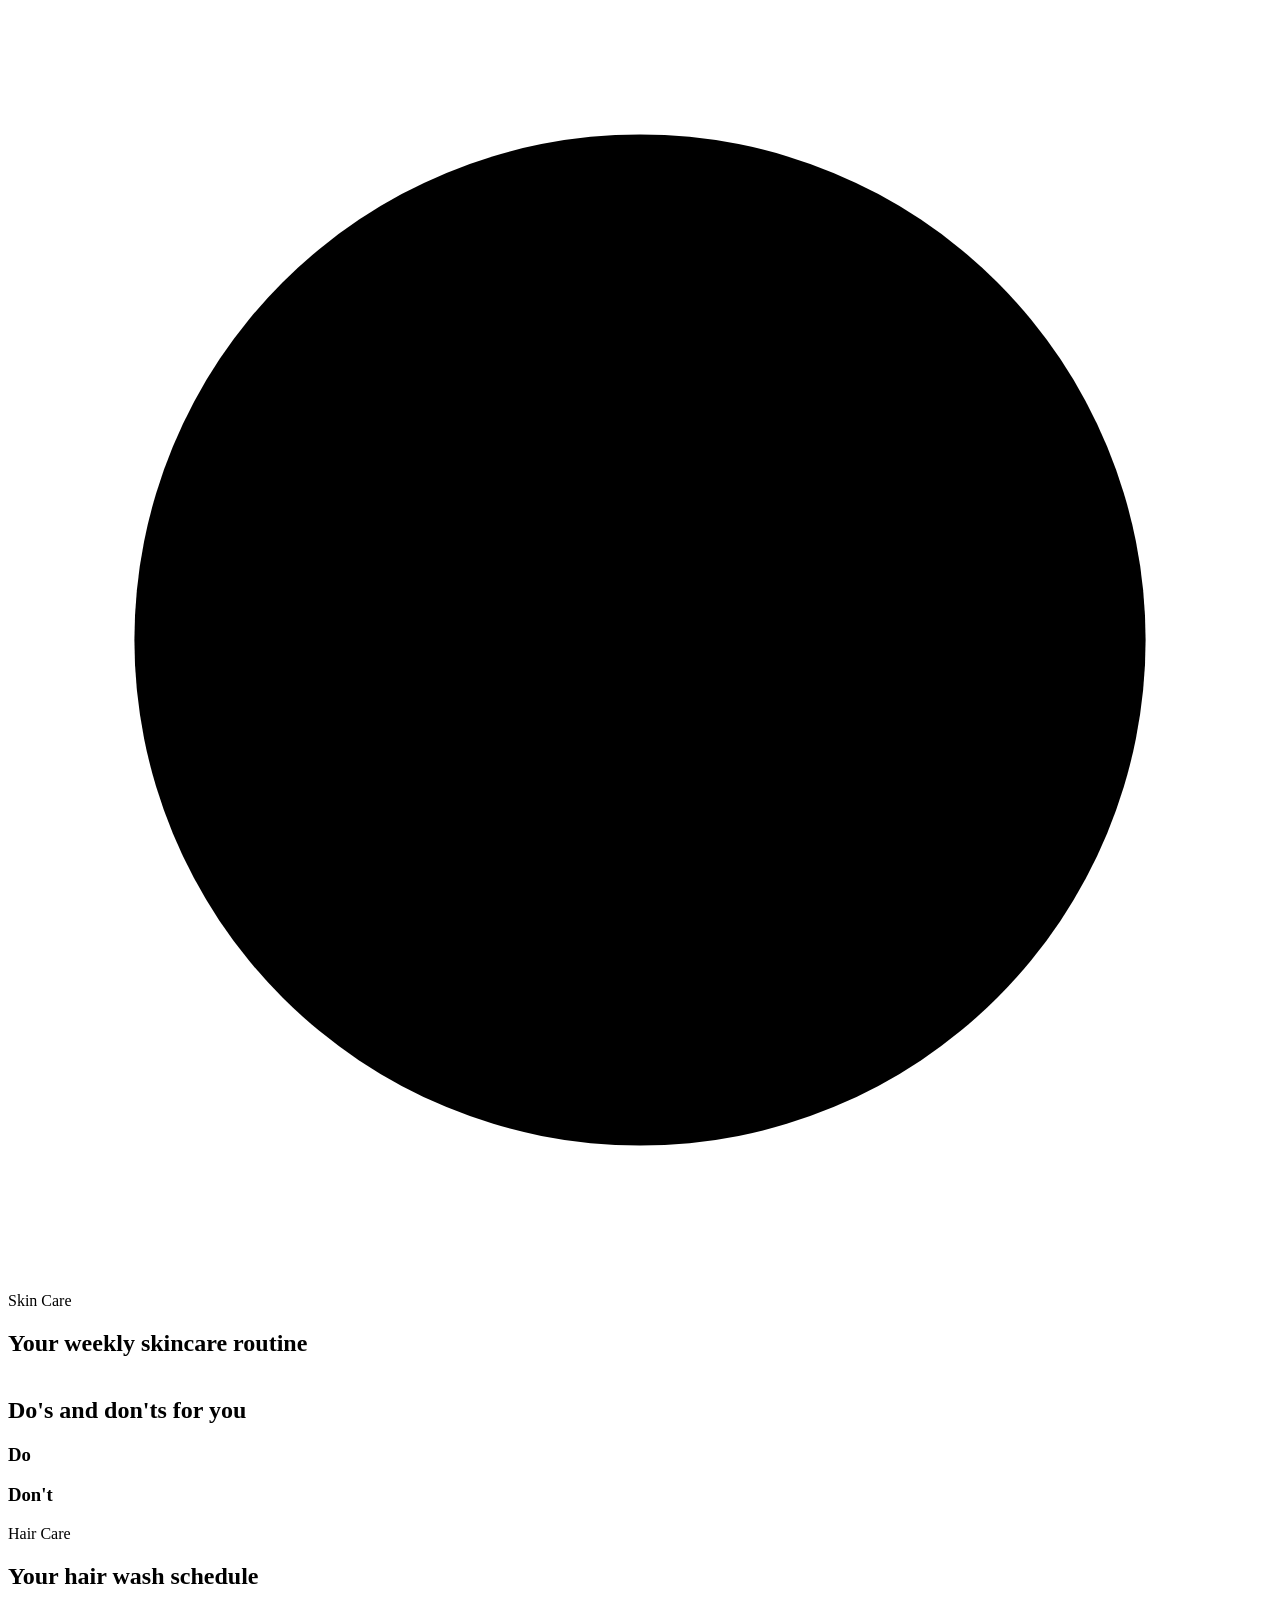
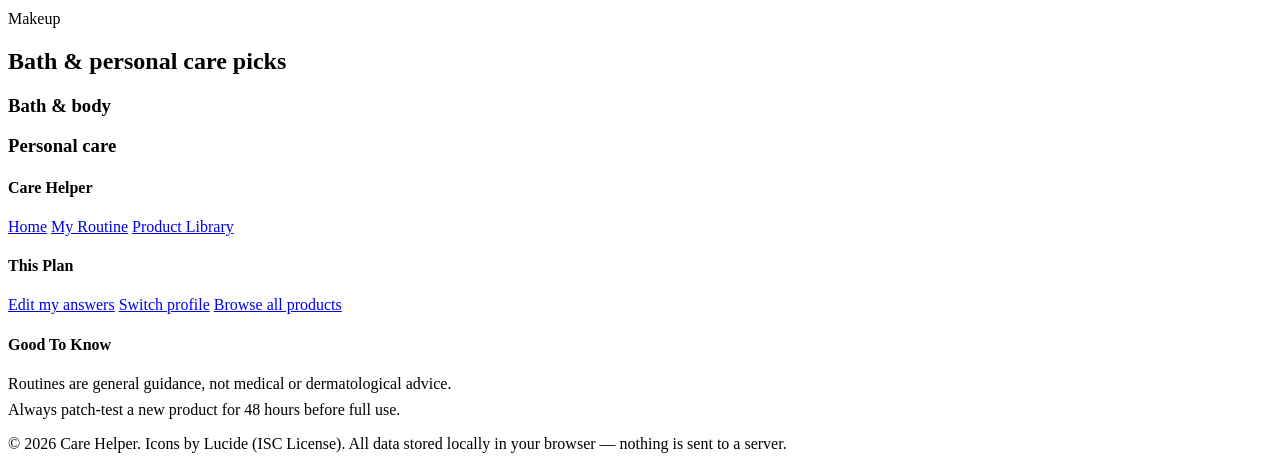
==== index.html @ 7937d4b0 "." ====
<!DOCTYPE html>
<html lang="en">
<head>
<meta charset="UTF-8">
<meta name="viewport" content="width=device-width, initial-scale=1.0">
<title>My Routine — Care Helper</title>
<meta name="description" content="Your personalized weekly skincare routine, hair wash schedule, makeup tutorial, and do/don't list, generated from your quiz answers.">
<link rel="stylesheet" href="css/style.css">
</head>
<body data-page="dashboard">

<div id="loading-screen">
  <svg class="loader-ring" viewBox="0 0 50 50"><circle cx="25" cy="25" r="20"></circle></svg>
</div>

<header class="top-nav">
  <div class="wrap flex items-center justify-between" style="width:100%;">
    <a href="index.html" class="brand"></a>
    <nav class="nav-links" id="nav-links"></nav>
  </div>
</header>

<main id="dashboard-root">

  <section class="section section--light">
    <div class="wrap">
      <div id="profile-summary"></div>
    </div>
  </section>

  <section class="section section--parchment hidden" id="routine-section">
    <div class="wrap">
      <p class="label-uppercase" style="color:var(--primary);">Skin Care</p>
      <h2 class="display-md mt-md mb-lg">Your weekly skincare routine</h2>
      <div class="card" style="overflow-x:auto; padding:0;">
        <table class="routine-table" id="routine-table"></table>
      </div>
      <p class="caption mt-md" id="treatment-note"></p>
    </div>
  </section>

  <section class="section section--light hidden" id="dodont-section">
    <div class="wrap">
      <h2 class="display-md mb-lg">Do's and don'ts for you</h2>
      <div class="grid grid-2">
        <div>
          <h3 class="title-md mb-md flex items-center gap-xs" style="color:var(--success);">Do</h3>
          <div id="do-list"></div>
        </div>
        <div>
          <h3 class="title-md mb-md flex items-center gap-xs" style="color:var(--error);">Don't</h3>
          <div id="dont-list"></div>
        </div>
      </div>
    </div>
  </section>

  <section class="section section--dark hidden" id="hair-section">
    <div class="wrap">
      <p class="label-uppercase" style="color:var(--primary);">Hair Care</p>
      <h2 class="display-md mt-md mb-lg">Your hair wash schedule</h2>
      <div id="hair-content"></div>
    </div>
  </section>

  <section class="section section--parchment hidden" id="makeup-section">
    <div class="wrap">
      <p class="label-uppercase" style="color:var(--primary);">Makeup</p>
      <div id="makeup-content"></div>
    </div>
  </section>

  <section class="section section--light hidden" id="bath-section">
    <div class="wrap">
      <h2 class="display-md mb-lg">Bath & personal care picks</h2>
      <div class="grid grid-2">
        <div>
          <h3 class="title-md mb-md">Bath & body</h3>
          <div class="grid grid-2" id="bath-grid"></div>
        </div>
        <div>
          <h3 class="title-md mb-md">Personal care</h3>
          <div class="grid grid-2" id="personal-care-grid"></div>
        </div>
      </div>
    </div>
  </section>

</main>

<footer class="footer">
  <div class="wrap">
    <div class="footer-cols">
      <div class="footer-col">
        <h4>Care Helper</h4>
        <a href="index.html">Home</a>
        <a href="dashboard.html">My Routine</a>
        <a href="products.html">Product Library</a>
      </div>
      <div class="footer-col">
        <h4>This Plan</h4>
        <a href="index.html?edit=true">Edit my answers</a>
        <a href="index.html">Switch profile</a>
        <a href="products.html">Browse all products</a>
      </div>
      <div class="footer-col">
        <h4>Good To Know</h4>
        <span class="fine-print" style="display:block;margin-bottom:8px;">Routines are general guidance, not medical or dermatological advice.</span>
        <span class="fine-print" style="display:block;">Always patch-test a new product for 48 hours before full use.</span>
      </div>
    </div>
    <div class="footer-bottom">
      <p class="fine-print">© 2026 Care Helper. Icons by Lucide (ISC License). All data stored locally in your browser — nothing is sent to a server.</p>
    </div>
  </div>
</footer>

<script src="data/db-skin-types.js"></script>
<script src="data/db-skin-issues.js"></script>
<script src="data/db-unsuitable-items.js"></script>
<script src="data/db-skin-products.js"></script>
<script src="data/db-hair-types.js"></script>
<script src="data/db-hair-products.js"></script>
<script src="data/db-bath-products.js"></script>
<script src="data/db-personal-care.js"></script>
<script src="data/db-makeup-products.js"></script>
<script src="data/db-makeup-tutorials.js"></script>
<script src="data/db-preferences.js"></script>
<script src="js/icons.js"></script>
<script src="js/store.js"></script>
<script src="js/theme.js"></script>
<script src="js/routine-engine.js"></script>
<script src="js/nav.js"></script>
<script src="js/dashboard.js"></script>
</body>
</html>
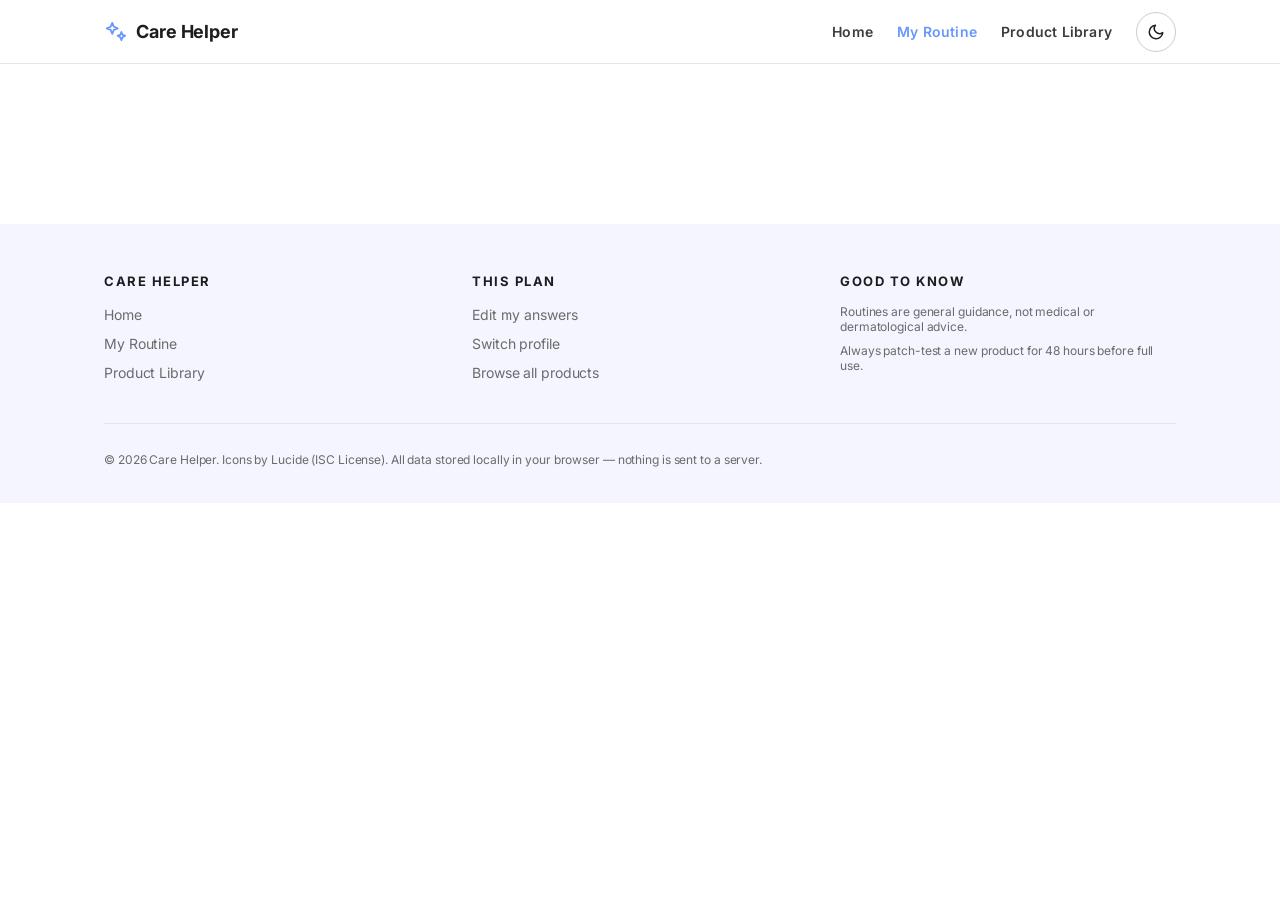
==== commit 245ba4f2: "Update index.html" ====
--- a/index.html
+++ b/index.html
@@ -5,7 +5,7 @@
 <meta name="viewport" content="width=device-width, initial-scale=1.0">
 <title>My Routine — Care Helper</title>
 <meta name="description" content="Your personalized weekly skincare routine, hair wash schedule, makeup tutorial, and do/don't list, generated from your quiz answers.">
-<link rel="stylesheet" href="css/style.css">
+<link rel="stylesheet" href="style.css">
 </head>
 <body data-page="dashboard">
 
@@ -115,22 +115,22 @@
   </div>
 </footer>
 
-<script src="data/db-skin-types.js"></script>
-<script src="data/db-skin-issues.js"></script>
-<script src="data/db-unsuitable-items.js"></script>
-<script src="data/db-skin-products.js"></script>
-<script src="data/db-hair-types.js"></script>
-<script src="data/db-hair-products.js"></script>
-<script src="data/db-bath-products.js"></script>
-<script src="data/db-personal-care.js"></script>
-<script src="data/db-makeup-products.js"></script>
-<script src="data/db-makeup-tutorials.js"></script>
-<script src="data/db-preferences.js"></script>
-<script src="js/icons.js"></script>
-<script src="js/store.js"></script>
-<script src="js/theme.js"></script>
-<script src="js/routine-engine.js"></script>
-<script src="js/nav.js"></script>
-<script src="js/dashboard.js"></script>
+<script src="db-skin-types.js"></script>
+<script src="db-skin-issues.js"></script>
+<script src="db-unsuitable-items.js"></script>
+<script src="db-skin-products.js"></script>
+<script src="db-hair-types.js"></script>
+<script src="db-hair-products.js"></script>
+<script src="db-bath-products.js"></script>
+<script src="db-personal-care.js"></script>
+<script src="db-makeup-products.js"></script>
+<script src="db-makeup-tutorials.js"></script>
+<script src="db-preferences.js"></script>
+<script src="icons.js"></script>
+<script src="store.js"></script>
+<script src="theme.js"></script>
+<script src="routine-engine.js"></script>
+<script src="nav.js"></script>
+<script src="dashboard.js"></script>
 </body>
 </html>
--- a/style.css
+++ b/style.css
@@ -0,0 +1,434 @@
+/* =========================================================
+   Care Helper — Thunder Option B (Light Blue + White)
+   Icons: Lucide (ISC License) — inline SVG only, no emoji
+   ========================================================= */
+
+@import url('https://fonts.googleapis.com/css2?family=Inter:wght@300;400;600;700&display=swap');
+
+:root {
+  --primary: #6699FB;
+  --primary-active: #4d7fe0;
+  --primary-focus: #8fb4fc;
+  --primary-disabled: #D6D6D6;
+  --primary-tint-light: #B7D8FB;
+  --primary-tint-mid: #AECBF0;
+
+  --ink: #1d1d1f;
+  --body: #3c3c3c;
+  --body-strong: #1a1a1a;
+  --muted: #6b6b6b;
+  --muted-soft: #9a9a9a;
+  --hairline: #e6e6e6;
+  --hairline-strong: #cccccc;
+
+  --canvas: #ffffff;
+  --canvas-parchment: #F5F5FF;
+  --surface-soft: #f7f7f7;
+  --surface-card: #fafafa;
+  --surface-pearl: #fafafc;
+  --surface-strong: #ebebeb;
+  --surface-dark: #1a2129;
+  --surface-tile-1: #272729;
+  --surface-tile-2: #2a2a2c;
+
+  --on-primary: #ffffff;
+  --on-dark: #ffffff;
+  --on-dark-soft: #bbbbbb;
+
+  --success: #22c55e;
+  --warning: #f59e0b;
+  --error: #dc2626;
+
+  --r-sm: 8px;
+  --r-md: 11px;
+  --r-lg: 18px;
+  --r-pill: 9999px;
+  --r-full: 9999px;
+
+  --sp-xxs: 4px;
+  --sp-xs: 8px;
+  --sp-sm: 12px;
+  --sp-md: 16px;
+  --sp-lg: 24px;
+  --sp-xl: 32px;
+  --sp-xxl: 48px;
+  --sp-section: 80px;
+
+  --product-shadow: rgba(0,0,0,0.22) 3px 5px 30px;
+}
+
+[data-theme="dark"] {
+  --primary: #89B4FF;
+  --primary-active: #6f9bf0;
+  --primary-focus: #a6c6ff;
+  --ink: #f5f5f7;
+  --body: #d1d1d6;
+  --body-strong: #ffffff;
+  --muted: #8e8e93;
+  --muted-soft: #636366;
+  --hairline: #2c2c2e;
+  --hairline-strong: #3a3a3c;
+  --canvas: #0e0e10;
+  --canvas-parchment: #161618;
+  --surface-soft: #1a1a1c;
+  --surface-card: #1c1c1e;
+  --surface-pearl: #1e1e20;
+  --surface-strong: #2c2c2e;
+  --surface-dark: #000000;
+  --surface-tile-1: #111113;
+  --surface-tile-2: #131315;
+  --on-dark: #ffffff;
+  --on-dark-soft: #ebebf5;
+}
+
+*, *::before, *::after { box-sizing: border-box; }
+html, body { margin: 0; padding: 0; }
+body {
+  font-family: Inter, system-ui, -apple-system, sans-serif;
+  background: var(--canvas);
+  color: var(--body);
+  font-size: 17px;
+  line-height: 1.5;
+  letter-spacing: -0.1px;
+  -webkit-font-smoothing: antialiased;
+  transition: background .25s ease, color .25s ease;
+}
+a { color: inherit; text-decoration: none; }
+img, svg { display: block; max-width: 100%; }
+button { font-family: inherit; cursor: pointer; }
+
+/* ---- Typography ---- */
+.hero-display { font-size: 56px; font-weight: 700; line-height: 1.07; letter-spacing: -0.28px; color: var(--body-strong); margin: 0; }
+.display-lg   { font-size: 40px; font-weight: 700; line-height: 1.1;  color: var(--body-strong); margin: 0; }
+.display-md   { font-size: 32px; font-weight: 700; line-height: 1.15; color: var(--body-strong); margin: 0; }
+.display-sm   { font-size: 24px; font-weight: 700; line-height: 1.25; color: var(--body-strong); margin: 0; }
+.lead         { font-size: 22px; font-weight: 400; line-height: 1.4;  color: var(--body); margin: 0; }
+.title-md     { font-size: 18px; font-weight: 700; line-height: 1.4;  color: var(--body-strong); margin: 0; }
+.body-md      { font-size: 17px; font-weight: 400; line-height: 1.5;  letter-spacing: -0.1px; }
+.body-light   { font-size: 16px; font-weight: 300; line-height: 1.55; color: var(--body); }
+.caption      { font-size: 14px; font-weight: 400; line-height: 1.43; letter-spacing: -0.1px; color: var(--muted); }
+.label-uppercase { font-size: 13px; font-weight: 700; line-height: 1.3; letter-spacing: 1.5px; text-transform: uppercase; color: var(--muted); }
+.fine-print   { font-size: 12px; font-weight: 400; line-height: 1.3; letter-spacing: -0.1px; color: var(--muted); }
+strong { font-weight: 600; }
+
+@media (max-width: 640px) { .hero-display { font-size: 34px; } }
+@media (max-width: 419px) { .hero-display { font-size: 28px; } }
+
+/* ---- Layout ---- */
+.wrap { max-width: 1120px; margin: 0 auto; padding: 0 var(--sp-lg); }
+.section { padding: var(--sp-section) 0; }
+.section--light    { background: var(--canvas); }
+.section--parchment{ background: var(--canvas-parchment); }
+.section--dark     { background: var(--surface-dark); color: var(--on-dark); }
+.section--dark .display-sm,
+.section--dark .display-md,
+.section--dark .display-lg,
+.section--dark .title-md { color: var(--on-dark); }
+.section--dark .body-light,
+.section--dark .body-md,
+.section--dark .caption { color: var(--on-dark-soft); }
+.section--dark .label-uppercase { color: rgba(255,255,255,0.5); }
+
+.grid   { display: grid; gap: var(--sp-lg); }
+.grid-2 { grid-template-columns: repeat(2, 1fr); }
+.grid-3 { grid-template-columns: repeat(3, 1fr); }
+.grid-4 { grid-template-columns: repeat(4, 1fr); }
+@media (max-width: 900px) { .grid-3, .grid-4 { grid-template-columns: repeat(2, 1fr); } }
+@media (max-width: 640px) { .grid-2, .grid-3, .grid-4 { grid-template-columns: 1fr; } }
+
+/* ---- Icons ---- */
+.icon    { width: 22px; height: 22px; stroke: currentColor; flex-shrink: 0; fill: none; stroke-width: 2; stroke-linecap: round; stroke-linejoin: round; }
+.icon-lg { width: 32px; height: 32px; }
+.icon-xl { width: 48px; height: 48px; }
+
+/* ---- Product Image Cards ---- */
+.product-img-wrap {
+  width: 100%;
+  aspect-ratio: 1;
+  background: var(--canvas-parchment);
+  border-radius: var(--r-md);
+  display: flex;
+  align-items: center;
+  justify-content: center;
+  overflow: hidden;
+  margin-bottom: var(--sp-sm);
+}
+.product-img-wrap svg {
+  width: 60%;
+  height: 60%;
+  color: var(--primary);
+  opacity: 0.85;
+}
+.product-img-wrap img {
+  width: 100%;
+  height: 100%;
+  object-fit: cover;
+  border-radius: var(--r-md);
+}
+
+/* ---- Buttons ---- */
+.btn {
+  display: inline-flex; align-items: center; justify-content: center; gap: 8px;
+  height: 48px; padding: 14px 28px; border-radius: var(--r-pill);
+  font-size: 15px; font-weight: 600; line-height: 1; border: none;
+  transition: transform .12s ease, background .15s ease;
+  white-space: nowrap;
+}
+.btn:active { transform: scale(0.95); }
+.btn-primary   { background: var(--primary); color: var(--on-primary); }
+.btn-primary:hover { background: var(--primary-active); }
+.btn-secondary { background: var(--canvas); color: var(--ink); border: 1px solid var(--hairline-strong); }
+[data-theme="dark"] .btn-secondary { background: var(--surface-card); border-color: var(--hairline-strong); }
+.btn-secondary-on-dark { background: transparent; color: var(--on-dark); border: 1px solid var(--on-dark); }
+.btn-block { width: 100%; }
+.btn-sm { height: 38px; padding: 8px 18px; font-size: 14px; }
+.btn[disabled] { background: var(--primary-disabled); color: var(--muted); cursor: not-allowed; pointer-events: none; }
+
+/* ---- Chips ---- */
+.chip {
+  display: inline-flex; align-items: center; gap: 8px;
+  padding: 12px 20px; border-radius: var(--r-pill);
+  border: 1px solid var(--hairline-strong); background: var(--canvas);
+  color: var(--ink); font-size: 15px; font-weight: 600;
+  transition: all .15s ease;
+}
+.chip:hover  { border-color: var(--primary); color: var(--primary); }
+.chip.is-selected { background: var(--primary); border-color: var(--primary); color: var(--on-primary); }
+.chip-group  { display: flex; flex-wrap: wrap; gap: var(--sp-sm); }
+[data-theme="dark"] .chip { background: var(--surface-card); color: var(--ink); }
+
+/* ---- Inputs ---- */
+.field { display: flex; flex-direction: column; gap: 6px; margin-bottom: var(--sp-md); }
+.field label { font-size: 14px; font-weight: 600; color: var(--ink); }
+.field input, .field select, .field textarea {
+  height: 48px; padding: 0 16px; border-radius: var(--r-sm);
+  border: 1px solid var(--hairline-strong); background: var(--canvas);
+  color: var(--ink); font-size: 16px; font-family: inherit;
+  transition: border-color .15s, box-shadow .15s;
+}
+.field textarea { height: auto; padding: 12px 16px; min-height: 90px; }
+.field input:focus, .field select:focus, .field textarea:focus {
+  outline: none; border-color: var(--primary); box-shadow: 0 0 0 3px var(--primary-tint-light);
+}
+[data-theme="dark"] .field input,
+[data-theme="dark"] .field select,
+[data-theme="dark"] .field textarea { background: var(--surface-card); color: var(--ink); border-color: var(--hairline-strong); }
+
+/* ---- Cards ---- */
+.card {
+  background: var(--surface-card); border: 1px solid var(--hairline);
+  border-radius: var(--r-lg); padding: var(--sp-lg);
+}
+.card-product {
+  background: var(--surface-card); border: 1px solid var(--hairline);
+  border-radius: var(--r-lg); padding: var(--sp-md);
+  transition: border-color .15s, transform .15s;
+}
+.card-product:hover { border-color: var(--primary-tint-mid); transform: translateY(-2px); }
+
+/* ---- Nav ---- */
+.top-nav {
+  position: sticky; top: 0; z-index: 50; height: 64px;
+  display: flex; align-items: center;
+  background: var(--canvas); border-bottom: 1px solid var(--hairline);
+  transition: background .25s;
+}
+.top-nav.scrolled { backdrop-filter: blur(20px) saturate(180%); background: color-mix(in srgb, var(--canvas) 80%, transparent); }
+.brand { display: flex; align-items: center; gap: 10px; font-weight: 700; font-size: 18px; color: var(--ink); }
+.brand .icon { color: var(--primary); }
+.nav-links { display: flex; gap: var(--sp-lg); align-items: center; }
+.nav-link { font-size: 14px; font-weight: 600; letter-spacing: 0.2px; color: var(--body); transition: color .15s; }
+.nav-link:hover { color: var(--primary); }
+.nav-link.active { color: var(--primary); }
+.theme-toggle {
+  width: 40px; height: 40px; border-radius: var(--r-full);
+  border: 1px solid var(--hairline-strong); background: var(--canvas);
+  display: flex; align-items: center; justify-content: center; color: var(--ink);
+  transition: background .15s, color .15s;
+}
+.theme-toggle .icon { width: 18px; height: 18px; }
+@media (max-width: 419px) { .nav-links { display: none; } }
+
+/* ---- Footer ---- */
+.footer { background: var(--canvas-parchment); padding: var(--sp-xxl) 0 var(--sp-lg); color: var(--muted); }
+.footer-cols { display: grid; grid-template-columns: repeat(3, 1fr); gap: var(--sp-xl); margin-bottom: var(--sp-xl); }
+.footer-col h4 { font-size: 13px; font-weight: 700; letter-spacing: 1.5px; text-transform: uppercase; color: var(--ink); margin: 0 0 var(--sp-sm); }
+.footer-col a { display: block; font-size: 14px; color: var(--muted); margin-bottom: 8px; transition: color .15s; }
+.footer-col a:hover { color: var(--primary); }
+.footer-bottom { border-top: 1px solid var(--hairline); padding-top: var(--sp-md); }
+@media (max-width: 640px) { .footer-cols { grid-template-columns: 1fr; } }
+
+/* ---- Loading Screen ---- */
+#loading-screen {
+  position: fixed; inset: 0; z-index: 9999;
+  background: var(--canvas);
+  display: flex; align-items: center; justify-content: center;
+  transition: opacity .4s ease;
+}
+#loading-screen.hide { opacity: 0; pointer-events: none; }
+.loader-ring { width: 64px; height: 64px; }
+.loader-ring circle {
+  fill: none; stroke: var(--primary); stroke-width: 5; stroke-linecap: round;
+  stroke-dasharray: 150; stroke-dashoffset: 0;
+  transform-origin: center;
+  animation: spin 1.1s linear infinite, dash 1.6s ease-in-out infinite;
+}
+@keyframes spin { to { transform: rotate(360deg); } }
+@keyframes dash {
+  0%   { stroke-dasharray: 1, 180; }
+  50%  { stroke-dasharray: 120, 180; }
+  100% { stroke-dasharray: 1, 180; }
+}
+
+/* ---- Tags / Badges ---- */
+.tag { display: inline-flex; align-items: center; gap: 4px; font-size: 12px; font-weight: 600; padding: 4px 10px; border-radius: var(--r-pill); background: var(--primary-tint-light); color: var(--primary-active); }
+[data-theme="dark"] .tag { background: rgba(137,180,255,0.18); color: var(--primary); }
+.tag-warn  { background: rgba(245,158,11,0.15); color: #b45309; }
+.tag-avoid { background: rgba(220,38,38,0.12); color: var(--error); }
+.tag-good  { background: rgba(34,197,94,0.12); color: #15803d; }
+
+/* ---- Progress dots (quiz) ---- */
+.progress-dots { display: flex; gap: 6px; justify-content: center; margin-bottom: var(--sp-lg); }
+.progress-dots span { width: 8px; height: 8px; border-radius: 50%; background: var(--hairline-strong); transition: all .2s ease; }
+.progress-dots span.is-active { background: var(--primary); width: 22px; border-radius: var(--r-pill); }
+
+/* ---- Routine table ---- */
+.routine-table { width: 100%; border-collapse: collapse; }
+.routine-table th {
+  text-align: left; font-size: 13px; font-weight: 700;
+  letter-spacing: 1px; text-transform: uppercase; color: var(--muted);
+  padding: var(--sp-sm); border-bottom: 1px solid var(--hairline);
+}
+.routine-table td {
+  padding: var(--sp-sm); border-bottom: 1px solid var(--hairline);
+  vertical-align: top; font-size: 15px;
+}
+.routine-table tr:last-child td { border-bottom: none; }
+.routine-table tr:hover td { background: var(--surface-soft); }
+.routine-step { display: flex; align-items: flex-start; gap: 8px; margin-bottom: 6px; }
+.routine-step .icon { width: 16px; height: 16px; color: var(--primary); margin-top: 2px; flex-shrink: 0; }
+.routine-step.is-active .icon { color: var(--warning); }
+.routine-step.is-active span { font-weight: 600; }
+
+/* ---- Hair wash schedule ---- */
+.wash-grid { display: grid; grid-template-columns: repeat(7, 1fr); gap: var(--sp-xs); margin: var(--sp-lg) 0; }
+.wash-day {
+  display: flex; flex-direction: column; align-items: center; gap: 6px;
+  padding: var(--sp-sm); border-radius: var(--r-md);
+  background: var(--surface-tile-1); color: var(--on-dark-soft); font-size: 13px; font-weight: 600;
+}
+.wash-day.is-wash { background: var(--primary); color: var(--on-primary); }
+.wash-day .icon { width: 20px; height: 20px; }
+@media (max-width: 640px) { .wash-grid { grid-template-columns: repeat(4, 1fr); } }
+
+/* ---- Makeup steps ---- */
+.makeup-steps { display: flex; flex-direction: column; gap: 0; }
+.makeup-step {
+  display: flex; align-items: flex-start; gap: var(--sp-md);
+  padding: var(--sp-md) 0; border-bottom: 1px solid var(--hairline);
+}
+.makeup-step:last-child { border-bottom: none; }
+.step-num {
+  width: 32px; height: 32px; border-radius: var(--r-full);
+  background: var(--primary-tint-light); color: var(--primary-active);
+  display: flex; align-items: center; justify-content: center;
+  font-size: 14px; font-weight: 700; flex-shrink: 0;
+}
+.step-content { flex: 1; min-width: 0; }
+.step-product { margin-top: var(--sp-xs); }
+
+/* ---- Do/Don't items ---- */
+.do-item, .dont-item {
+  display: flex; align-items: flex-start; gap: 10px;
+  padding: var(--sp-sm) 0; border-bottom: 1px solid var(--hairline); font-size: 15px;
+}
+.do-item:last-child, .dont-item:last-child { border-bottom: none; }
+.do-item .icon   { color: var(--success); flex-shrink: 0; margin-top: 2px; }
+.dont-item .icon { color: var(--error);   flex-shrink: 0; margin-top: 2px; }
+
+/* ---- Profile summary card ---- */
+.profile-card {
+  background: linear-gradient(135deg, var(--primary) 0%, var(--primary-active) 100%);
+  border-radius: var(--r-lg); padding: var(--sp-xl);
+  color: var(--on-primary); position: relative; overflow: hidden;
+}
+.profile-card::after {
+  content: ""; position: absolute; right: -40px; top: -40px;
+  width: 220px; height: 220px; border-radius: 50%;
+  background: rgba(255,255,255,0.08);
+}
+.profile-tags { display: flex; flex-wrap: wrap; gap: var(--sp-xs); margin-top: var(--sp-md); }
+.profile-tag {
+  padding: 6px 14px; border-radius: var(--r-pill);
+  background: rgba(255,255,255,0.2); font-size: 13px; font-weight: 600; color: white;
+}
+
+/* ---- Hero section ---- */
+.hero-section {
+  background: var(--surface-dark); color: var(--on-dark);
+  padding: var(--sp-section) 0; position: relative; overflow: hidden;
+}
+.hero-section::before {
+  content: ""; position: absolute; left: -10%; top: -20%;
+  width: 600px; height: 600px; border-radius: 50%;
+  background: radial-gradient(circle, rgba(102,153,251,0.15) 0%, transparent 70%);
+  pointer-events: none;
+}
+.hero-section .display-lg, .hero-section .hero-display { color: var(--on-dark); }
+.hero-section .body-light { color: var(--on-dark-soft); }
+
+/* ---- Quiz section ---- */
+.quiz-section { background: var(--canvas-parchment); padding: var(--sp-section) 0; }
+.quiz-card-wrap { max-width: 580px; margin: 0 auto; }
+
+/* ---- How it works steps ---- */
+.how-step {
+  display: flex; flex-direction: column; align-items: center; text-align: center;
+  gap: var(--sp-md);
+}
+.how-icon {
+  width: 72px; height: 72px; border-radius: var(--r-full);
+  background: var(--primary-tint-light); color: var(--primary);
+  display: flex; align-items: center; justify-content: center;
+}
+
+/* ---- Products page ---- */
+.filter-bar { display: flex; gap: var(--sp-sm); flex-wrap: wrap; margin-bottom: var(--sp-xl); }
+.filter-chip {
+  padding: 8px 18px; border-radius: var(--r-pill);
+  border: 1px solid var(--hairline-strong); background: var(--canvas);
+  color: var(--ink); font-size: 14px; font-weight: 600; cursor: pointer;
+  transition: all .15s;
+}
+.filter-chip:hover { border-color: var(--primary); color: var(--primary); }
+.filter-chip.active { background: var(--primary); color: var(--on-primary); border-color: var(--primary); }
+
+/* ---- Welcome back banner ---- */
+.welcome-back {
+  background: var(--primary-tint-light); border: 1px solid var(--primary-tint-mid);
+  border-radius: var(--r-lg); padding: var(--sp-lg); margin-bottom: var(--sp-xl);
+}
+
+/* ---- Utility ---- */
+.flex  { display: flex; }
+.flex-col { flex-direction: column; }
+.items-center { align-items: center; }
+.items-start  { align-items: flex-start; }
+.justify-between { justify-content: space-between; }
+.justify-center  { justify-content: center; }
+.gap-xs { gap: var(--sp-xs); }
+.gap-sm { gap: var(--sp-sm); }
+.gap-md { gap: var(--sp-md); }
+.gap-lg { gap: var(--sp-lg); }
+.mt-xs { margin-top: var(--sp-xs); }
+.mt-sm { margin-top: var(--sp-sm); }
+.mt-md { margin-top: var(--sp-md); }
+.mt-lg { margin-top: var(--sp-lg); }
+.mt-xl { margin-top: var(--sp-xl); }
+.mb-xs { margin-bottom: var(--sp-xs); }
+.mb-sm { margin-bottom: var(--sp-sm); }
+.mb-md { margin-bottom: var(--sp-md); }
+.mb-lg { margin-bottom: var(--sp-lg); }
+.text-center { text-align: center; }
+.hidden { display: none !important; }
+.w-100 { width: 100%; }
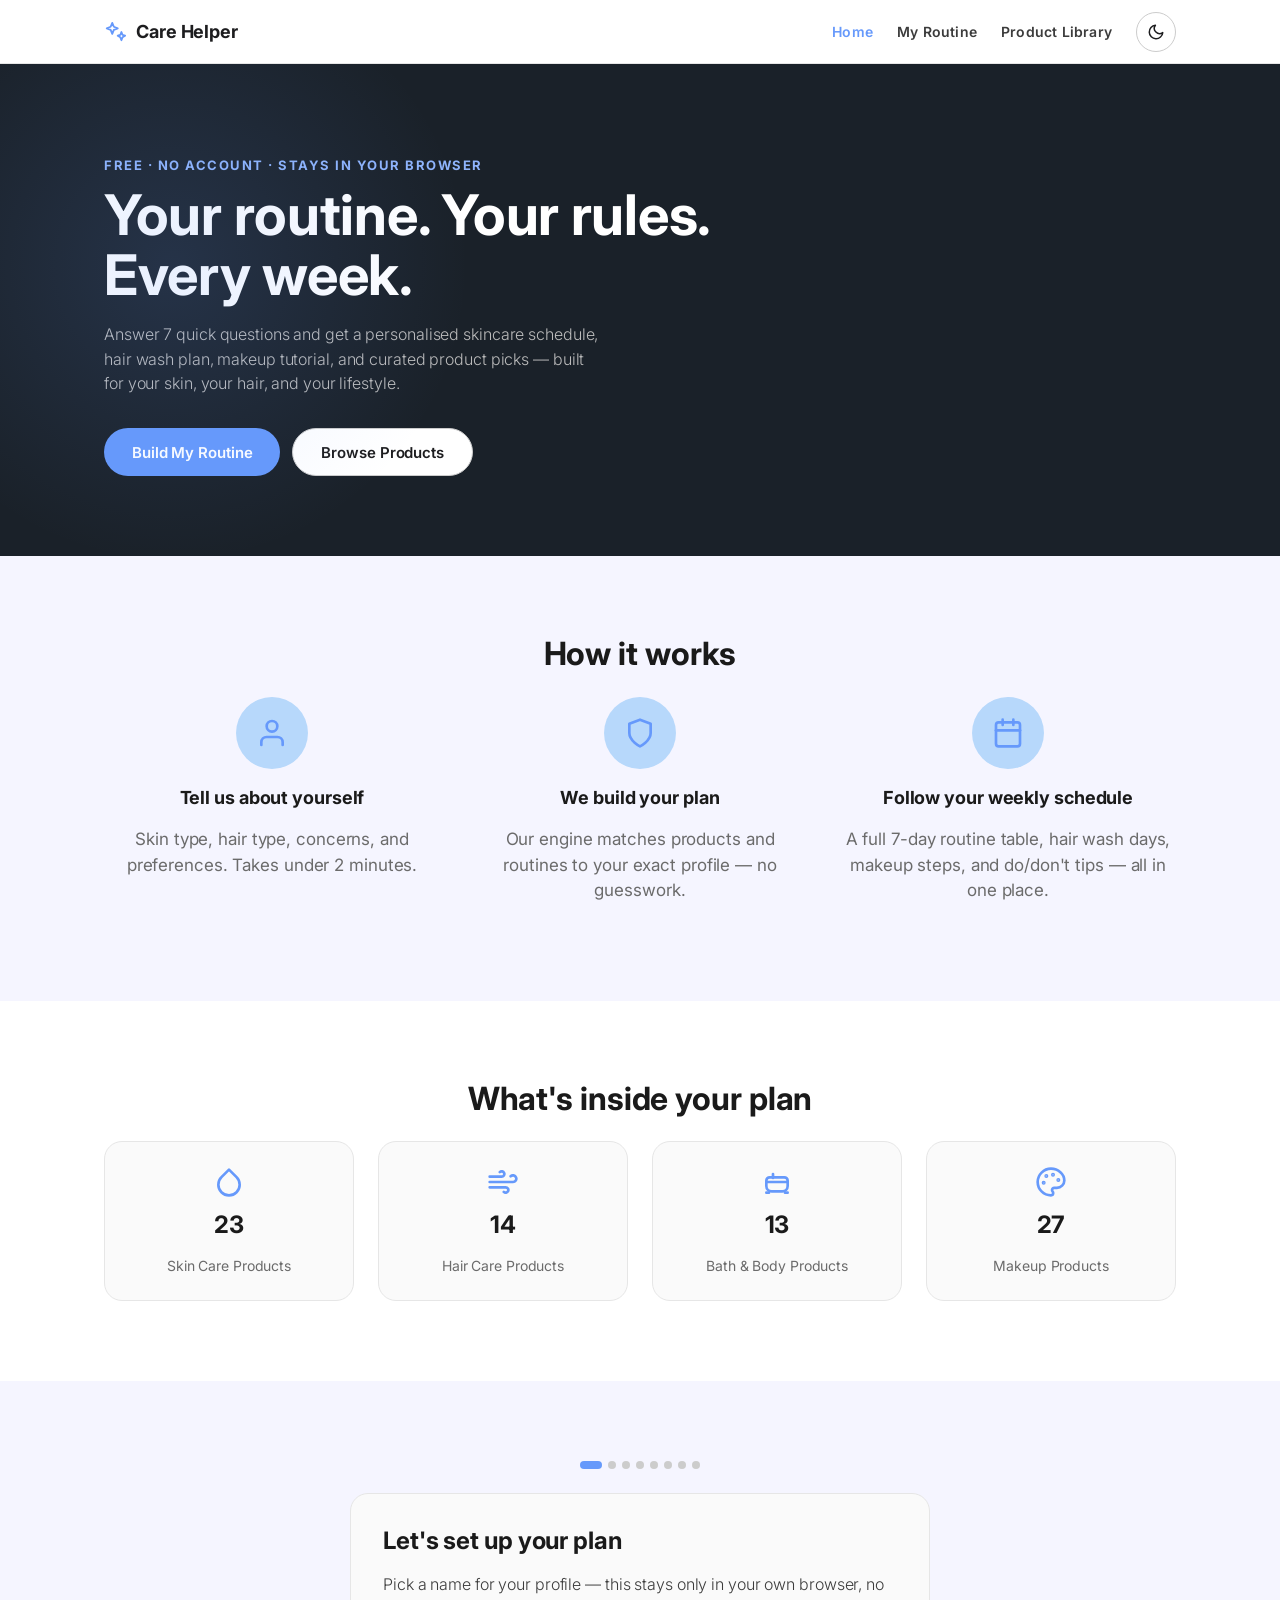
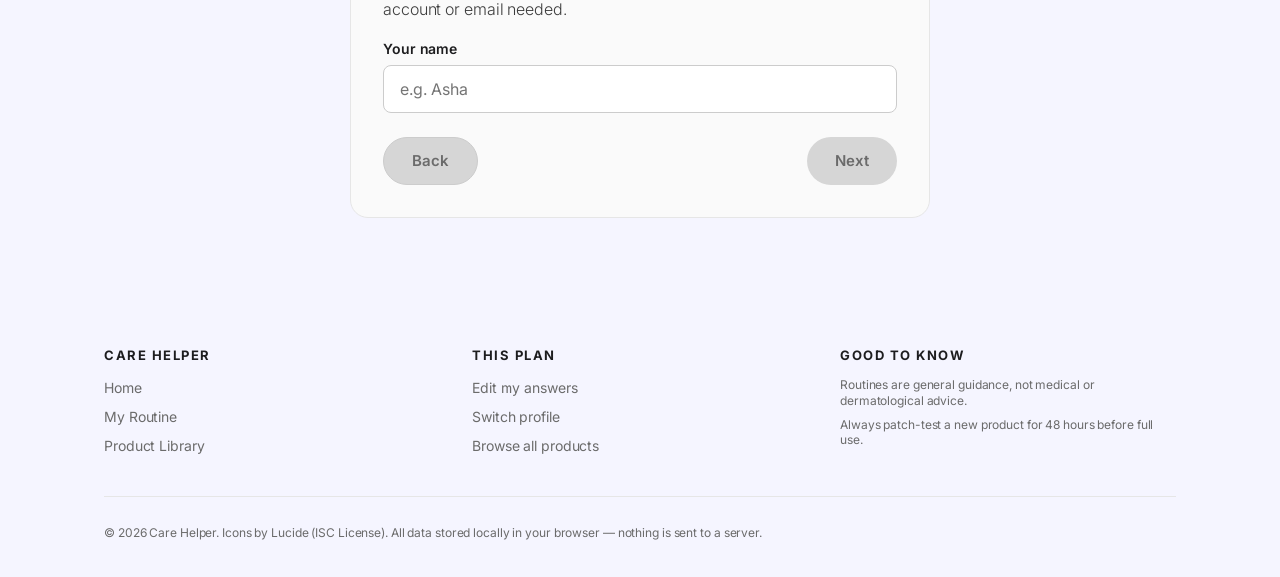
==== commit 281c5095: "." ====
--- a/index.html
+++ b/index.html
@@ -15,7 +15,7 @@
 
 <header class="top-nav">
   <div class="wrap flex items-center justify-between" style="width:100%;">
-    <a href="index.html" class="brand"></a>
+    <a href="home.html" class="brand"></a>
     <nav class="nav-links" id="nav-links"></nav>
   </div>
 </header>
@@ -93,14 +93,14 @@
     <div class="footer-cols">
       <div class="footer-col">
         <h4>Care Helper</h4>
-        <a href="index.html">Home</a>
-        <a href="dashboard.html">My Routine</a>
+        <a href="home.html">Home</a>
+        <a href="index.html">My Routine</a>
         <a href="products.html">Product Library</a>
       </div>
       <div class="footer-col">
         <h4>This Plan</h4>
-        <a href="index.html?edit=true">Edit my answers</a>
-        <a href="index.html">Switch profile</a>
+        <a href="home.html?edit=true">Edit my answers</a>
+        <a href="home.html">Switch profile</a>
         <a href="products.html">Browse all products</a>
       </div>
       <div class="footer-col">
